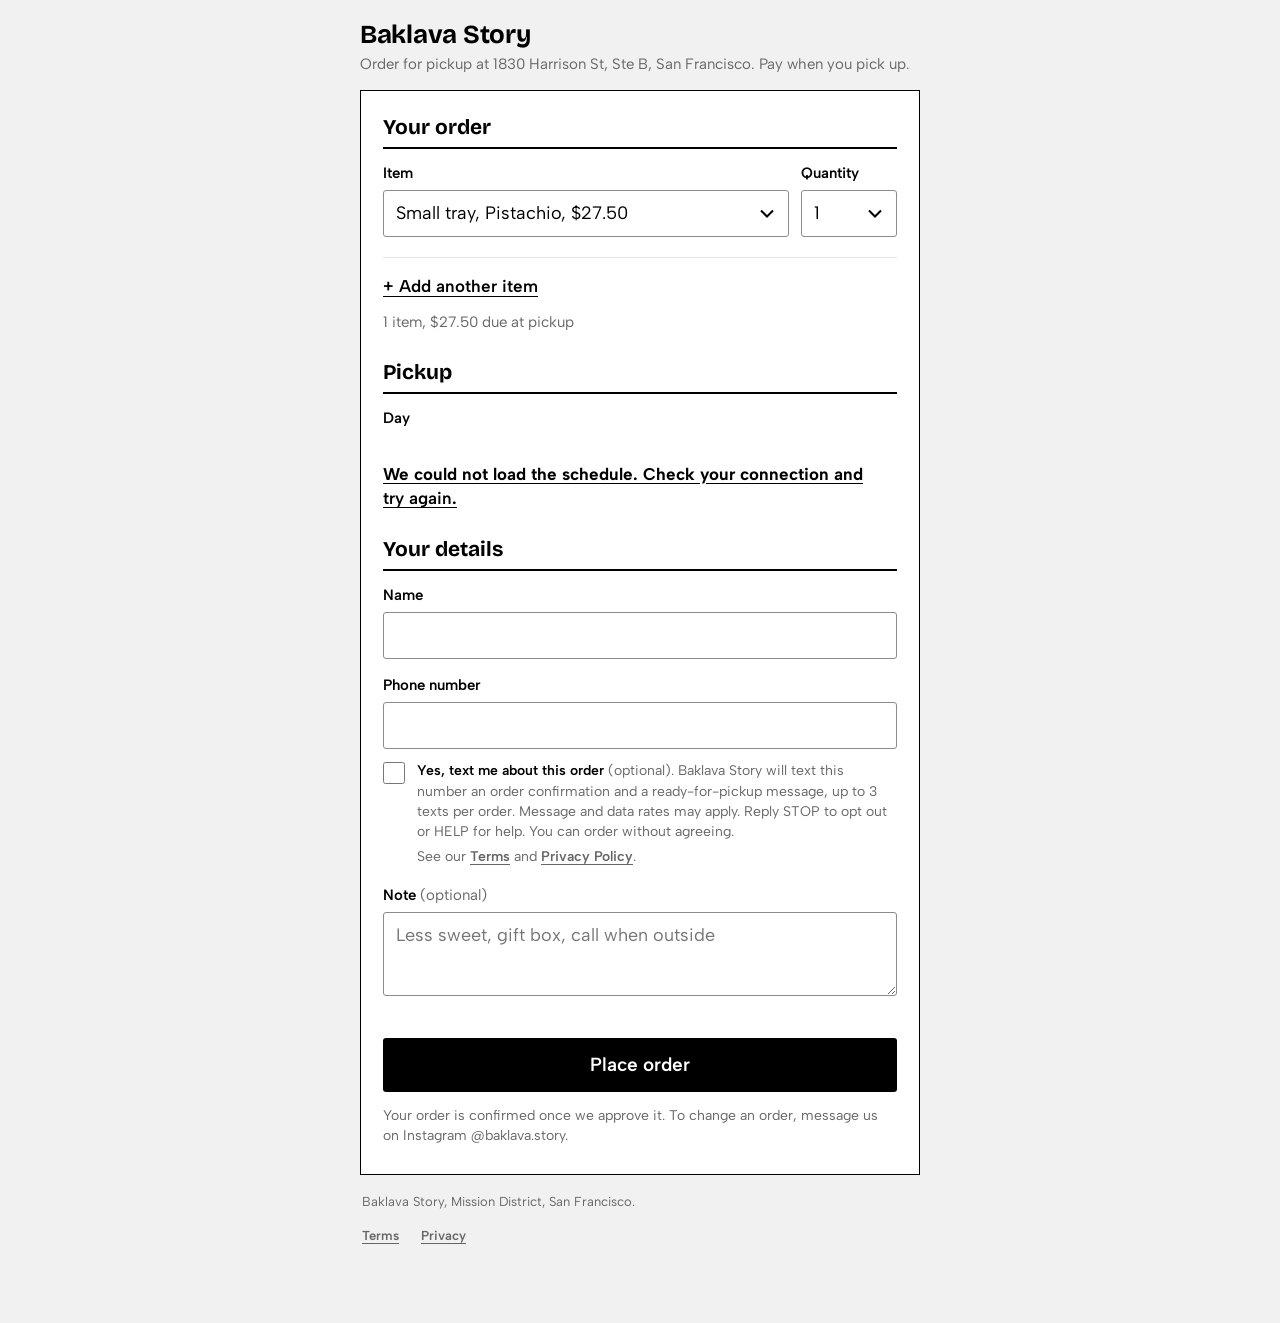
==== order-page/index.html @ 560e419f "v2.0: test copy of Baklava Story v1, wired to the TEST Sheet only Co-Authored-By: Claude Opus 5.5 <n" ====
<!doctype html>
<html lang="en"><head><meta charset="utf-8"><meta name="viewport" content="width=device-width,initial-scale=1,viewport-fit=cover"><title>Order Baklava Story</title>
<meta name="description" content="Order baklava for pickup in the Mission, San Francisco.">
<meta property="og:type" content="website"><meta property="og:site_name" content="Baklava Story"><meta property="og:title" content="Order Baklava Story"><meta property="og:description" content="Order baklava for pickup in the Mission, San Francisco. Pick a day and time, pay when you collect."><meta name="twitter:card" content="summary"><meta name="theme-color" content="#F1F1F1">
<link rel="icon" href="data:image/svg+xml,%3Csvg xmlns='http://www.w3.org/2000/svg' viewBox='0 0 32 32'%3E%3Crect width='32' height='32' fill='%23000'/%3E%3Cpath d='M16 5l9 11-9 11-9-11z' fill='%23fff'/%3E%3C/svg%3E">
<link rel="preconnect" href="https://fonts.googleapis.com">
<link rel="preconnect" href="https://fonts.gstatic.com" crossorigin>
<link rel="stylesheet" href="https://fonts.googleapis.com/css2?family=Albert+Sans:wght@400;500;600&family=Bricolage+Grotesque:opsz,wght@12..96,700&family=Kalam:wght@400;700&display=swap">
<style>
:root{--bg:#F1F1F1;--paper:#fff;--ink:#000;--ink2:#666;--rule:#8C8C8C;--rule2:#E3E3E3;
--f-ui:'Albert Sans',system-ui,sans-serif;--f-head:'Bricolage Grotesque','Albert Sans',system-ui,sans-serif}
html{color-scheme:light}*{box-sizing:border-box}
body{background:var(--bg);color:var(--ink);font:400 17px/1.45 var(--f-ui);margin:0;padding:0 max(16px,env(safe-area-inset-right,0px)) 64px max(16px,env(safe-area-inset-left,0px))}
button{font:inherit;color:inherit;cursor:pointer;background:none;border:0;padding:0;text-align:left}
:focus-visible{outline:3px solid var(--ink);outline-offset:2px}
[hidden]{display:none!important}
html{scroll-behavior:smooth}
button,input,select,textarea{transition:background-color .18s ease,color .18s ease,border-color .18s ease,box-shadow .18s ease,opacity .18s ease,transform .14s ease}
.days button:active:not(:disabled),.times button:active:not(:disabled),.send:active:not(:disabled),.addline:active{transform:scale(.96)}
@keyframes rise{from{opacity:0;transform:translateY(8px)}to{opacity:1;transform:none}}
@keyframes fade{from{opacity:0}to{opacity:1}}
@keyframes chip{from{transform:scale(.92)}to{transform:none}}
.line.new{animation:rise .28s cubic-bezier(.2,.8,.2,1)}
.line.out{opacity:0;transform:translateX(-10px);transition:opacity .16s ease,transform .16s ease}
.times.swap button{animation:fade .24s ease both}
.times.swap button:nth-child(n+6){animation-delay:.03s}.times.swap button:nth-child(n+11){animation-delay:.06s}
.days button.on{animation:chip .18s ease-out}.times button.on{animation:chip .18s ease-out}
#timestep:not([hidden]){animation:fade .28s ease}
.err:not([hidden]){animation:rise .22s ease}
.done:not([hidden]){animation:rise .34s cubic-bezier(.2,.8,.2,1)}
.done .slip{animation:rise .4s .08s cubic-bezier(.2,.8,.2,1) both}
@media(prefers-reduced-motion:reduce){*,*::before,*::after{animation:none!important;transition:none!important;scroll-behavior:auto!important}}
.page{max-width:560px;margin:0 auto}
header{padding:22px 0 14px}
.mark{font:700 26px/1 var(--f-head);letter-spacing:-.01em;margin:0}
header p{margin:6px 0 0;color:var(--ink2);font-size:15px}
.sheet{background:var(--paper);border:1px solid var(--ink);padding:24px 22px 28px}
fieldset{border:0;margin:0 0 26px;padding:0;min-width:0}
legend{font:700 21px/1.15 var(--f-head);padding:0;margin:0 0 14px;width:100%;padding-bottom:8px;border-bottom:2px solid var(--ink)}
.num{font-variant-numeric:tabular-nums}

label.fld{display:block;margin:0 0 16px;min-width:0}
label.fld>span{display:block;font-size:15px;font-weight:600;margin:0 0 5px}
label.fld>span i{font-style:normal;font-weight:400;color:var(--ink2)}
input,select,textarea{display:block;width:100%;font:400 18px/1.3 var(--f-ui);color:var(--ink);background:var(--paper);border:1px solid var(--rule);border-radius:3px;padding:11px 12px;min-height:46px}
select{appearance:none;-webkit-appearance:none;padding-right:38px;background-image:url("data:image/svg+xml,%3Csvg xmlns='http://www.w3.org/2000/svg' width='14' height='9' viewBox='0 0 14 9'%3E%3Cpath d='M1 1.5l6 6 6-6' fill='none' stroke='%23000' stroke-width='2'/%3E%3C/svg%3E");background-repeat:no-repeat;background-position:right 14px center}
select:disabled{color:var(--ink2);background-color:#F7F7F7}
input:hover,select:hover,textarea:hover{border-color:var(--ink)}
input:focus,select:focus,textarea:focus{outline:0;border-color:var(--ink);box-shadow:0 0 0 2px var(--ink)}
textarea{resize:vertical;min-height:84px}
.hp{position:absolute;left:-9999px;width:1px;height:1px;opacity:0}

/* trays */
.line{padding:0 0 4px;margin:0 0 16px;border-bottom:1px solid var(--rule2)}
.line:last-of-type{margin-bottom:6px}
.row3{display:grid;grid-template-columns:1fr 96px;gap:0 12px}
.ltitle{font-weight:600;margin:0 0 10px;font-size:15px;color:var(--ink2)}
.rm{font-size:14px;color:var(--ink2);text-decoration:underline;text-underline-offset:3px;padding:2px 0 12px}
.addline{font-weight:600;text-decoration:underline;text-underline-offset:4px;min-height:44px}
.tot{margin:4px 0 0;color:var(--ink2);font-size:15px}
.two{display:grid;grid-template-columns:1fr 1fr;gap:0 12px}
.hintline{font-size:14px;color:var(--ink2);margin:8px 0 0}
.optin{display:grid;grid-template-columns:24px 1fr;gap:0 10px;align-items:start;margin:-4px 0 18px;font-size:14px;line-height:1.45;color:var(--ink2);cursor:pointer}
.optin input{width:22px;height:22px;min-height:0;margin:1px 0 0;padding:0;accent-color:#000;cursor:pointer}
.optin b{color:var(--ink);font-weight:600}
.optin .links{display:block;margin-top:4px}
.sub{font-size:15px;font-weight:600;margin:0 0 8px}
.days{display:flex;gap:6px;overflow-x:auto;padding-bottom:6px;margin:0 -2px 18px;scroll-snap-type:x proximity}
.days button{flex:0 0 auto;min-width:64px;text-align:center;padding:8px 6px;background:var(--rule2);line-height:1.15;scroll-snap-align:start;min-height:56px;border-radius:3px}
.days button small{display:block;font-size:12px;color:var(--ink2)}
.days button b{font:700 20px/1.2 var(--f-head)}
.days button.on{background:var(--ink);color:var(--paper)}
.days button.on small{color:var(--paper);opacity:.75}
.days button:disabled{opacity:.35;cursor:not-allowed}
.pick{font:700 24px/1.1 var(--f-head);margin:0 0 12px}
.times{display:grid;grid-template-columns:repeat(auto-fill,minmax(92px,1fr));gap:6px}
.times button{text-align:center;padding:11px 4px;background:var(--rule2);font-weight:500;min-height:44px;border-radius:3px}
.times button:hover:not(:disabled){background:var(--rule)}
.times button.on{background:var(--ink);color:var(--paper)}
.times button:disabled{color:var(--ink2);opacity:.5;text-decoration:line-through;cursor:not-allowed}
@media(max-width:480px){.two{grid-template-columns:1fr}.row3{grid-template-columns:1fr}.rm{min-height:44px;padding:12px 0}.times{grid-template-columns:repeat(3,1fr)}.days button{min-width:68px;min-height:60px}footer .link{display:inline-block;padding:12px 8px 12px 0}.fine .link{display:inline-block;padding:10px 0}}
html{-webkit-tap-highlight-color:transparent;touch-action:manipulation;-webkit-text-size-adjust:100%}

.send{background:var(--ink);color:var(--paper);font:600 19px/1 var(--f-ui);padding:16px 22px;min-height:54px;width:100%;text-align:center;border-radius:3px}
.send:hover{filter:brightness(1.15)}
.send:disabled{opacity:.5;cursor:wait}
.err{margin:12px 0 0;font-weight:700;text-decoration:underline;text-underline-offset:3px}
.fine{margin:14px 0 0;color:var(--ink2);font-size:14px}

/* done */
.done h2{font:700 30px/1.1 var(--f-head);margin:0 0 14px}
.slip{border:2px solid var(--ink);padding:16px 18px;margin:0 0 16px;font-size:18px;line-height:1.5}
.slip b{font-weight:700}
.slip .when{display:inline-block;background:var(--ink);color:var(--paper);font:600 17px/1.5 var(--f-ui);padding:1px 8px;margin-bottom:6px}
.link{color:inherit;text-decoration:underline;text-underline-offset:3px;font-weight:600}
footer{margin:18px 2px 0;color:var(--ink2);font-size:13px}
footer .flinks{display:block;margin-top:2px}footer .flinks a{display:inline-block;padding:13px 22px 13px 0}
.optin .links a{display:inline-block;padding:11px 6px;margin:-11px -6px}
.slip .tot{display:block;margin-top:8px;font-weight:700}
</style></head><body>
<div class="page">
<header>
<h1 class="mark">Baklava Story</h1>
<p>Order for pickup at 1830 Harrison St, Ste B, San Francisco. Pay when you pick up.</p>
</header>

<form class="sheet" id="f" autocomplete="on" novalidate>
<fieldset>
<legend>Your order</legend>
<div id="lines"></div>
<button type="button" class="addline" id="addline">+ Add another item</button>
<p class="tot num" id="tot"></p>
</fieldset>

<fieldset>
<legend>Pickup</legend>
<p class="sub" id="dayslab">Day</p>
<div class="days" id="days" role="group" aria-labelledby="dayslab"></div>
<div id="timestep" hidden>
<p class="sub">Time</p>
<p class="pick" id="pickday"></p>
<div class="times" id="times" role="group" aria-label="Pickup time"></div>
<p class="hintline" id="timehint"></p>
</div>
<p class="err" id="loaderr" role="alert" hidden></p>
</fieldset>

<fieldset>
<legend>Your details</legend>
<label class="fld"><span>Name</span><input id="name" name="name" type="text" autocomplete="name" maxlength="60"></label>
<label class="fld"><span>Phone number</span><input id="phone" name="tel" type="tel" inputmode="tel" autocomplete="tel" maxlength="24"></label>
<label class="optin" for="optin"><input type="checkbox" id="optin" name="optin"><span><b>Yes, text me about this order</b> (optional). Baklava Story will text this number an order confirmation and a ready-for-pickup message, up to 3 texts per order. Message and data rates may apply. Reply STOP to opt out or HELP for help. You can order without agreeing.<span class="links">See our <a href="/terms/" class="link">Terms</a> and <a href="/privacy/" class="link">Privacy Policy</a>.</span></span></label>
<label class="fld"><span>Note <i>(optional)</i></span><textarea id="note" maxlength="200" placeholder="Less sweet, gift box, call when outside"></textarea></label>
<div class="hp" aria-hidden="true"><label>Website<input id="website" name="website" tabindex="-1" autocomplete="off"></label></div>
</fieldset>

<button class="send" type="submit" id="send">Place order</button>
<p class="err" id="err" role="alert" hidden></p>
<p class="fine">Your order is confirmed once we approve it. To change an order, message us on Instagram @baklava.story.</p>
</form>

<section class="sheet done" id="done" hidden aria-live="polite"></section>
<footer>Baklava Story, Mission District, San Francisco.<span class="flinks"><a href="/terms/" class="link">Terms</a><a href="/privacy/" class="link">Privacy</a></span></footer>
</div>
<script src="/config.js"></script>
<script>
(function(){
'use strict';
var API_URL=window.BS_TEST_API_URL||'';
var DEFAULTS=[['SP','Small tray, Pistachio',1,27.5],['SW','Small tray, Walnut',1,27.5],['MP','Medium tray, Pistachio',1,74.5],['MW','Medium tray, Walnut',1,74.5],['LP','Large tray, Pistachio',1,107.5],['LW','Large tray, Walnut',1,107.5]];
var prods=DEFAULTS.map(function(d){return {code:d[0],name:d[1],pieces:d[2],price:d[3]}});
var money=function(n){n=Math.round((+n||0)*100)/100;return '$'+n.toLocaleString('en-US',{minimumFractionDigits:n%1?2:0,maximumFractionDigits:2})};
function findProd(c){for(var i=0;i<prods.length;i++)if(prods[i].code===c)return prods[i];return null}
function defaultCode(){return findProd('SP')?'SP':(prods[0]?prods[0].code:'')}
function loadProducts(){
return fetch(API_URL+'?action=products').then(function(r){return r.json()}).then(function(j){
if(!Array.isArray(j.products))return;
prods=j.products.map(function(p){return {code:String(p.code),name:String(p.name),pieces:+p.pieces||0,price:+p.price||0}});
lines.forEach(function(l){if(!findProd(l.code))l.code=defaultCode()});
}).catch(function(){});
}
var $=function(s){return document.querySelector(s)};
var pad=function(n){return String(n).padStart(2,'0')};
var esc=function(s){return String(s==null?'':s).replace(/[&<>"']/g,function(c){return {'&':'&amp;','<':'&lt;','>':'&gt;','"':'&quot;',"'":'&#39;'}[c]})};
var rawDigits=function(v){return String(v==null?'':v).replace(/\D/g,'')};
var isIntl=function(v){var t=String(v==null?'':v).trim();return t[0]==='+'&&rawDigits(t)[0]!=='1'};
var usDigits=function(v){var d=rawDigits(v);if(d[0]==='1')d=d.slice(1);return d};
var usOk=function(v){var d=usDigits(v);return !isIntl(v)&&/^[2-9]\d{2}[2-9]\d{6}$/.test(d)&&d.slice(1,3)!=='11'&&d.slice(4,6)!=='11'&&!/^(\d)\1{9}$/.test(d)};
var phoneOk=function(v){if(isIntl(v)){var n=rawDigits(v).length;return n>=8&&n<=15}return usOk(v)};
var fmtPhone=function(v){if(isIntl(v))return '+'+rawDigits(v).slice(0,15);var d=usDigits(v).slice(0,10);if(!d)return '';if(d.length<4)return '('+d;if(d.length<7)return '('+d.slice(0,3)+') '+d.slice(3);return '('+d.slice(0,3)+') '+d.slice(3,6)+'-'+d.slice(6)};
var fromKey=function(k){var p=k.split('-').map(Number);return new Date(p[0],p[1]-1,p[2],12)};
var addDays=function(k,n){var d=fromKey(k);d.setDate(d.getDate()+n);return d.getFullYear()+'-'+pad(d.getMonth()+1)+'-'+pad(d.getDate())};
var fmtT=function(t){var p=t.split(':').map(Number),h=p[0],m=p[1];return (h%12||12)+(m?':'+pad(m):'')+(h>=12?' pm':' am')};
var fmtLong=function(k){return fromKey(k).toLocaleDateString('en-US',{weekday:'long',month:'long',day:'numeric'})};

var lines=[{code:defaultCode(),qty:1}];
var pickDate='',pickTime='',info=null,sending=false;

/* ---------- trays ---------- */
function opt(v,t,sel,dis){return '<option value="'+v+'"'+(sel?' selected':'')+(dis?' disabled':'')+'>'+t+'</option>'}
function renderLines(){
var paused=!prods.length;
$('#addline').hidden=paused;$('#send').disabled=paused||sending;
if(paused){$('#lines').innerHTML='<p class="err" style="text-decoration:none">Orders are paused right now. Message us on Instagram @baklava.story.</p>';$('#tot').textContent='';return}
$('#lines').innerHTML=lines.map(function(l,i){
var qs='';for(var q=1;q<=20;q++)qs+=opt(q,q,l.qty===q);
return '<div class="line">'+(lines.length>1?'<p class="ltitle">Item '+(i+1)+'</p>':'')
+'<div class="row3">'
+'<label class="fld"><span>Item</span><select data-i="'+i+'" data-k="code">'+prods.map(function(p){return opt(esc(p.code),esc(p.name)+', '+money(p.price),l.code===p.code)}).join('')+'</select></label>'
+'<label class="fld q"><span>Quantity</span><select data-i="'+i+'" data-k="qty">'+qs+'</select></label>'
+'</div>'+(lines.length>1?'<button type="button" class="rm" data-rm="'+i+'">Remove this item</button>':'')+'</div>';
}).join('');
updateTot();
}
function updateTot(){
var pc=0,pr=0,n=0;
lines.forEach(function(l){var p=findProd(l.code);if(!p)return;pc+=p.pieces*l.qty;pr+=p.price*l.qty;n+=l.qty});
$('#tot').textContent=n+(n===1?' item, ':' items, ')+money(pr)+' due at pickup';
}
$('#lines').addEventListener('change',function(ev){
var el=ev.target;if(!el.dataset.k)return;
lines[+el.dataset.i][el.dataset.k]=el.dataset.k==='code'?el.value:+el.value;updateTot();
});
$('#lines').addEventListener('click',function(ev){
var b=ev.target.closest('[data-rm]');if(!b)return;
var i=+b.dataset.rm,row=b.closest('.line');
var go=function(){lines.splice(i,1);renderLines()};
if(row){row.classList.add('out');setTimeout(go,160)}else go();
});
$('#addline').addEventListener('click',function(){
var last=lines[lines.length-1];
lines.push({code:last?last.code:defaultCode(),qty:1});renderLines();
var ls=document.querySelectorAll('#lines .line'),nl=ls[ls.length-1];if(nl){nl.classList.add('new');try{nl.scrollIntoView({block:'nearest',behavior:'smooth'})}catch(e){}}
});
function mergedLines(){var m={},o=[];lines.forEach(function(l){if(!findProd(l.code))return;if(m[l.code]){m[l.code].qty+=l.qty}else{m[l.code]={code:l.code,qty:l.qty};o.push(m[l.code])}});return o}
function itemsText(){return mergedLines().map(function(l){return l.qty+'x'+l.code}).join(', ')}

/* ---------- days and times ---------- */
function openDays(){
var out=[];
for(var i=0;i<=info.daysAhead&&out.length<24;i++){
var d=addDays(info.now.date,i);if(fromKey(d).getDay()===0)continue;out.push(d);
}
return out;
}
function load(){
$('#loaderr').hidden=true;
return fetch(API_URL+'?action=slots').then(function(r){return r.json()}).then(function(j){
if(!j.slots)throw new Error('no data');
info=j;
if(!pickDate){
var days=openDays();
for(var i=0;i<days.length;i++){if(!dayState(days[i]).full){pickDate=days[i];break}}
}
renderDays();renderTimes(true);
}).catch(function(){
var e=$('#loaderr');e.hidden=false;
e.innerHTML='We could not load the schedule. Check your connection and <button type="button" class="link" id="retry">try again</button>.';
var r=$('#retry');if(r)r.addEventListener('click',load);
});
}
function dayState(k){
var s=info.slots[k]||{},full=info.times.every(function(t){return (s[t]||0)>=info.slotCap});
var pc=info.pieces[k]||0,open=info.times.filter(function(t){return (s[t]||0)<info.slotCap&&timeOk(k,t)});
var shut=(info.closed||[]).indexOf(k)>=0;
return {full:full||pc>=info.dayCap||!open.length||shut,closed:shut};
}
function timeOk(k,t){
if(k!==info.now.date)return true;
var nm=+info.now.time.slice(0,2)*60+ +info.now.time.slice(3),tm=+t.slice(0,2)*60+ +t.slice(3);
return tm-nm>=120;
}
function renderDays(){
$('#days').innerHTML=openDays().map(function(d){
var dt=fromKey(d),st=dayState(d);
return '<button type="button" data-d="'+d+'" class="'+(d===pickDate?'on':'')+'" '+(st.full?'disabled':'')+' aria-pressed="'+(d===pickDate)+'" aria-label="'+fmtLong(d)+(st.closed?', closed':st.full?', full':'')+'"><small>'+dt.toLocaleDateString('en-US',{weekday:'short'})+'</small><b class="num">'+dt.getDate()+'</b><small>'+dt.toLocaleDateString('en-US',{month:'short'})+'</small></button>';
}).join('');
}
$('#days').addEventListener('click',function(ev){
var b=ev.target.closest('[data-d]');if(!b||b.disabled)return;
pickDate=b.dataset.d;pickTime='';
Array.prototype.forEach.call($('#days').children,function(x){var on=x===b;x.classList.toggle('on',on);x.setAttribute('aria-pressed',on)});
try{b.scrollIntoView({inline:'center',block:'nearest',behavior:'smooth'})}catch(e){}
renderTimes(true);
});
function renderTimes(swap){
if(!pickDate){$('#timestep').hidden=true;return}
$('#timestep').hidden=false;$('#pickday').textContent=fmtLong(pickDate)+(pickDate===info.now.date?' (today)':'');
var s=info.slots[pickDate]||{},any=false;
$('#times').innerHTML=info.times.map(function(t){
var full=(s[t]||0)>=info.slotCap||!timeOk(pickDate,t);if(!full)any=true;
return '<button type="button" data-t="'+t+'" class="num '+(t===pickTime?'on':'')+'" '+(full?'disabled':'')+' aria-pressed="'+(t===pickTime)+'">'+fmtT(t)+'</button>';
}).join('');
var tg=$('#times');tg.classList.remove('swap');if(swap){void tg.offsetWidth;tg.classList.add('swap')}
$('#timehint').textContent=any?'Struck out times are unavailable.':'Nothing left that day. Pick another day.';
}
$('#times').addEventListener('click',function(ev){
var b=ev.target.closest('[data-t]');if(!b||b.disabled)return;
pickTime=b.dataset.t;
Array.prototype.forEach.call($('#times').children,function(x){var on=x===b;x.classList.toggle('on',on);x.setAttribute('aria-pressed',on)});
});

/* ---------- send ---------- */
function showErr(m){var e=$('#err');e.textContent=m;e.hidden=!m}
$('#f').addEventListener('submit',function(ev){
ev.preventDefault();if(sending)return;
showErr('');
var name=$('#name').value.trim(),phone=$('#phone').value.trim();
if(!itemsText()){showErr('Pick at least one item.');return}
if(!pickDate){showErr('Select a pickup day.');$('#days').scrollIntoView({block:'center'});return}
if(!pickTime){showErr('Select a pickup time.');$('#timestep').scrollIntoView({block:'center'});return}
if(!name){showErr('Add your name.');$('#name').focus();return}
if(!phoneOk(phone)){showErr('Enter a US number like (415) 555-0199. For a number outside the US, start with + and the country code, like +62 812 3456 7890.');$('#phone').focus();return}
sending=true;var btn=$('#send');btn.disabled=true;btn.textContent='Placing order';
var body={action:'intake',name:name,phone:fmtPhone(phone),note:$('#note').value.trim(),items:itemsText(),date:pickDate,time:pickTime,website:$('#website').value,optin:$('#optin').checked};
fetch(API_URL,{method:'POST',headers:{'Content-Type':'text/plain;charset=utf-8'},body:JSON.stringify(body)})
.then(function(r){return r.json()})
.then(function(j){
if(j.error){
showErr(j.error);
if(j.reload){load();return loadProducts().then(function(){renderLines()})}
if(j.full){pickTime='';return load().then(function(){renderTimes()})}
return;
}
done(body);
})
.catch(function(){showErr('That did not go through. Check your connection and press Place order again.')})
.then(function(){sending=false;btn.disabled=false;btn.textContent='Place order'});
});
function done(o){
var items=mergedLines().map(function(l){return esc(l.qty+' x '+findProd(l.code).name)}).join('<br>');
$('#f').hidden=true;
var d=$('#done');d.hidden=false;
d.innerHTML='<h2>We got your order</h2><div class="slip"><span class="when num">'+fmtLong(o.date)+', '+fmtT(o.time)+'</span><br><b>'+esc(o.name)+'</b><br>'+items+(o.note?'<br><i>'+esc(o.note)+'</i>':'')+'<span class="tot num">'+money(mergedLines().reduce(function(t,l){return t+findProd(l.code).price*l.qty},0))+' due when you pick up</span></div>'
+'<p>'+(o.optin?'We will check it and text you a confirmation shortly. ':'We will check it shortly. ')+'Pickup is at 1830 Harrison St, Ste B, pay when you collect.</p>'
+'<p class="fine">To change or cancel, message us on Instagram @baklava.story.</p>'
+'<p style="margin-top:18px"><button type="button" class="link" id="again">Place another order</button></p>';
window.scrollTo(0,0);
$('#again').addEventListener('click',function(){
d.hidden=true;$('#f').hidden=false;lines=[{code:defaultCode(),qty:1}];pickDate='';pickTime='';
$('#note').value='';$('#optin').checked=false;loadProducts().then(function(){renderLines()});load().then(renderTimes);window.scrollTo(0,0);
});
}

$('#phone').addEventListener('input',function(ev){if(ev.inputType&&ev.inputType.indexOf('delete')===0)return;this.value=fmtPhone(this.value)});
$('#phone').addEventListener('blur',function(){if(this.value)this.value=fmtPhone(this.value)});
renderLines();loadProducts().then(function(){renderLines()});load();
})();
</script>
</body></html>
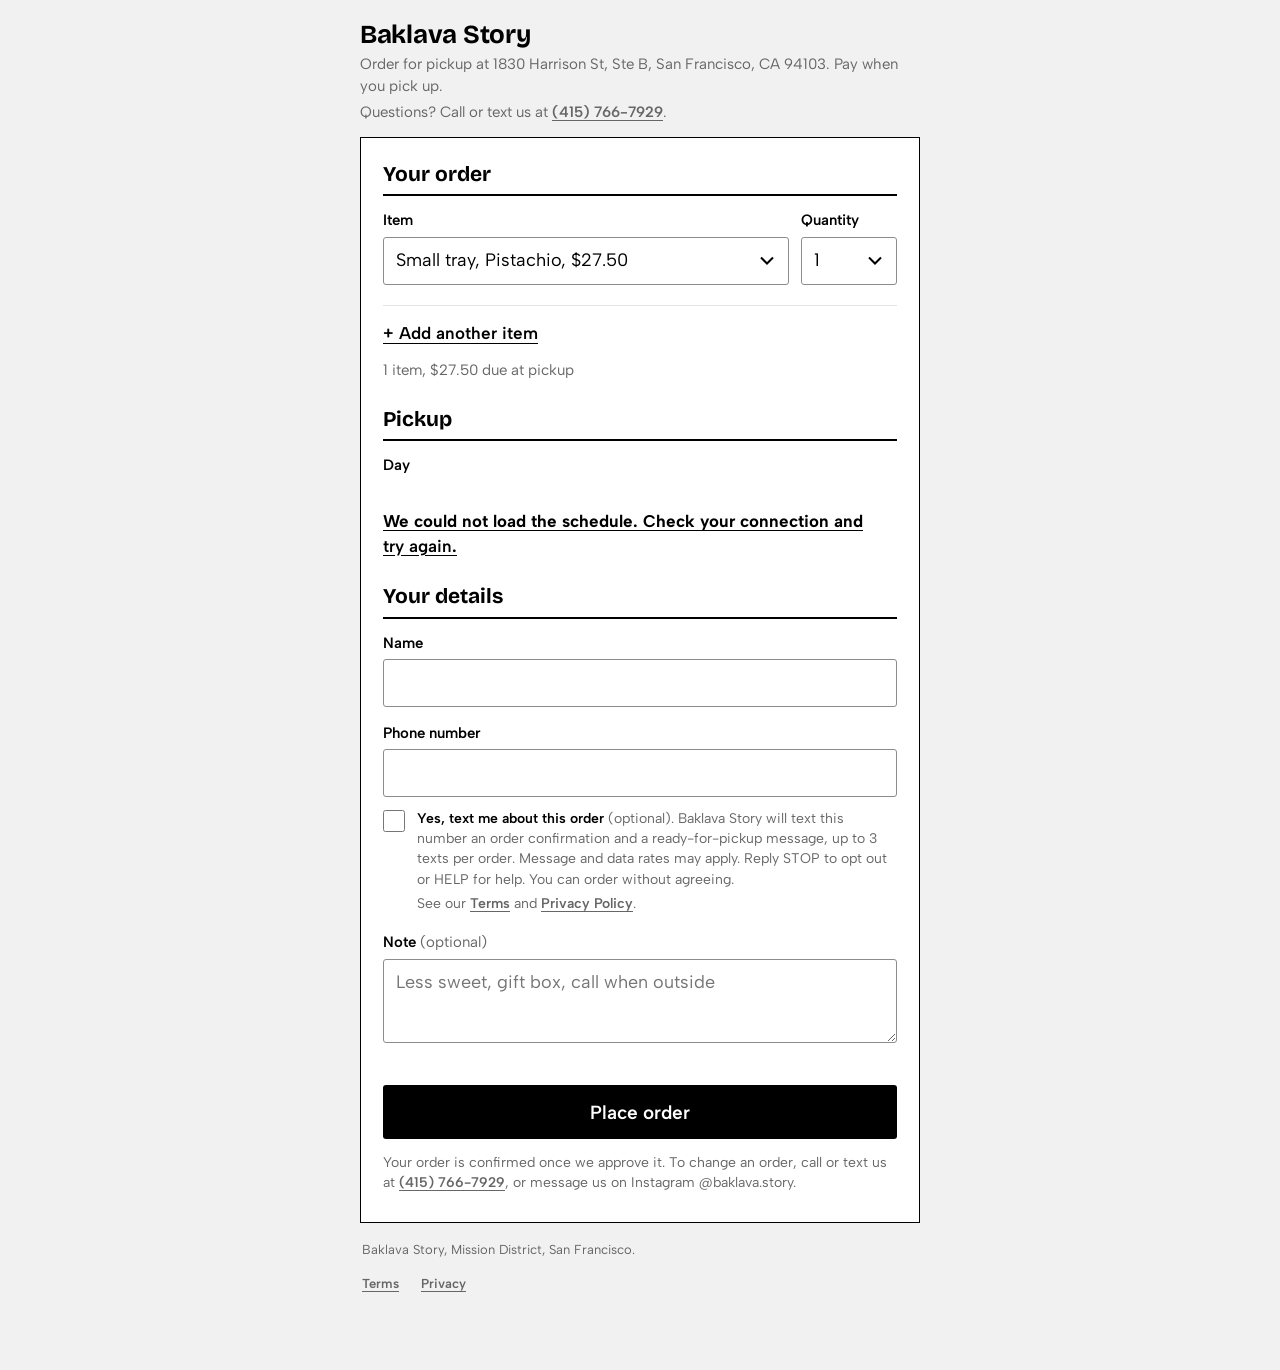
==== commit 4e3d5d30: "v2.1: wrong-day text fix, full address, price snapshots, spam limits, call button, iPad portrait, Re" ====
--- a/order-page/index.html
+++ b/order-page/index.html
@@ -94,6 +94,7 @@
 .slip .when{display:inline-block;background:var(--ink);color:var(--paper);font:600 17px/1.5 var(--f-ui);padding:1px 8px;margin-bottom:6px}
 .link{color:inherit;text-decoration:underline;text-underline-offset:3px;font-weight:600}
 footer{margin:18px 2px 0;color:var(--ink2);font-size:13px}
+.callus{margin-top:4px}.callus a{white-space:nowrap}
 footer .flinks{display:block;margin-top:2px}footer .flinks a{display:inline-block;padding:13px 22px 13px 0}
 .optin .links a{display:inline-block;padding:11px 6px;margin:-11px -6px}
 .slip .tot{display:block;margin-top:8px;font-weight:700}
@@ -101,7 +102,8 @@
 <div class="page">
 <header>
 <h1 class="mark">Baklava Story</h1>
-<p>Order for pickup at 1830 Harrison St, Ste B, San Francisco. Pay when you pick up.</p>
+<p>Order for pickup at 1830 Harrison St, Ste B, San Francisco, CA 94103. Pay when you pick up.</p>
+<p class="callus">Questions? Call or text us at <a class="link" href="tel:+14157667929">(415) 766-7929</a>.</p>
 </header>
 
 <form class="sheet" id="f" autocomplete="on" novalidate>
@@ -136,7 +138,7 @@
 
 <button class="send" type="submit" id="send">Place order</button>
 <p class="err" id="err" role="alert" hidden></p>
-<p class="fine">Your order is confirmed once we approve it. To change an order, message us on Instagram @baklava.story.</p>
+<p class="fine">Your order is confirmed once we approve it. To change an order, call or text us at <a class="link" href="tel:+14157667929">(415) 766-7929</a>, or message us on Instagram @baklava.story.</p>
 </form>
 
 <section class="sheet done" id="done" hidden aria-live="polite"></section>
@@ -312,8 +314,8 @@
 $('#f').hidden=true;
 var d=$('#done');d.hidden=false;
 d.innerHTML='<h2>We got your order</h2><div class="slip"><span class="when num">'+fmtLong(o.date)+', '+fmtT(o.time)+'</span><br><b>'+esc(o.name)+'</b><br>'+items+(o.note?'<br><i>'+esc(o.note)+'</i>':'')+'<span class="tot num">'+money(mergedLines().reduce(function(t,l){return t+findProd(l.code).price*l.qty},0))+' due when you pick up</span></div>'
-+'<p>'+(o.optin?'We will check it and text you a confirmation shortly. ':'We will check it shortly. ')+'Pickup is at 1830 Harrison St, Ste B, pay when you collect.</p>'
-+'<p class="fine">To change or cancel, message us on Instagram @baklava.story.</p>'
++'<p>'+(o.optin?'We will check it and text you a confirmation shortly. ':'We will check it shortly. ')+'Pickup is at 1830 Harrison St, Ste B, San Francisco, CA 94103. Pay when you collect.</p>'
++'<p class="fine">To change or cancel, call or text us at <a class=\"link\" href=\"tel:+14157667929\">(415) 766-7929</a>, or message us on Instagram @baklava.story.</p>'
 +'<p style="margin-top:18px"><button type="button" class="link" id="again">Place another order</button></p>';
 window.scrollTo(0,0);
 $('#again').addEventListener('click',function(){
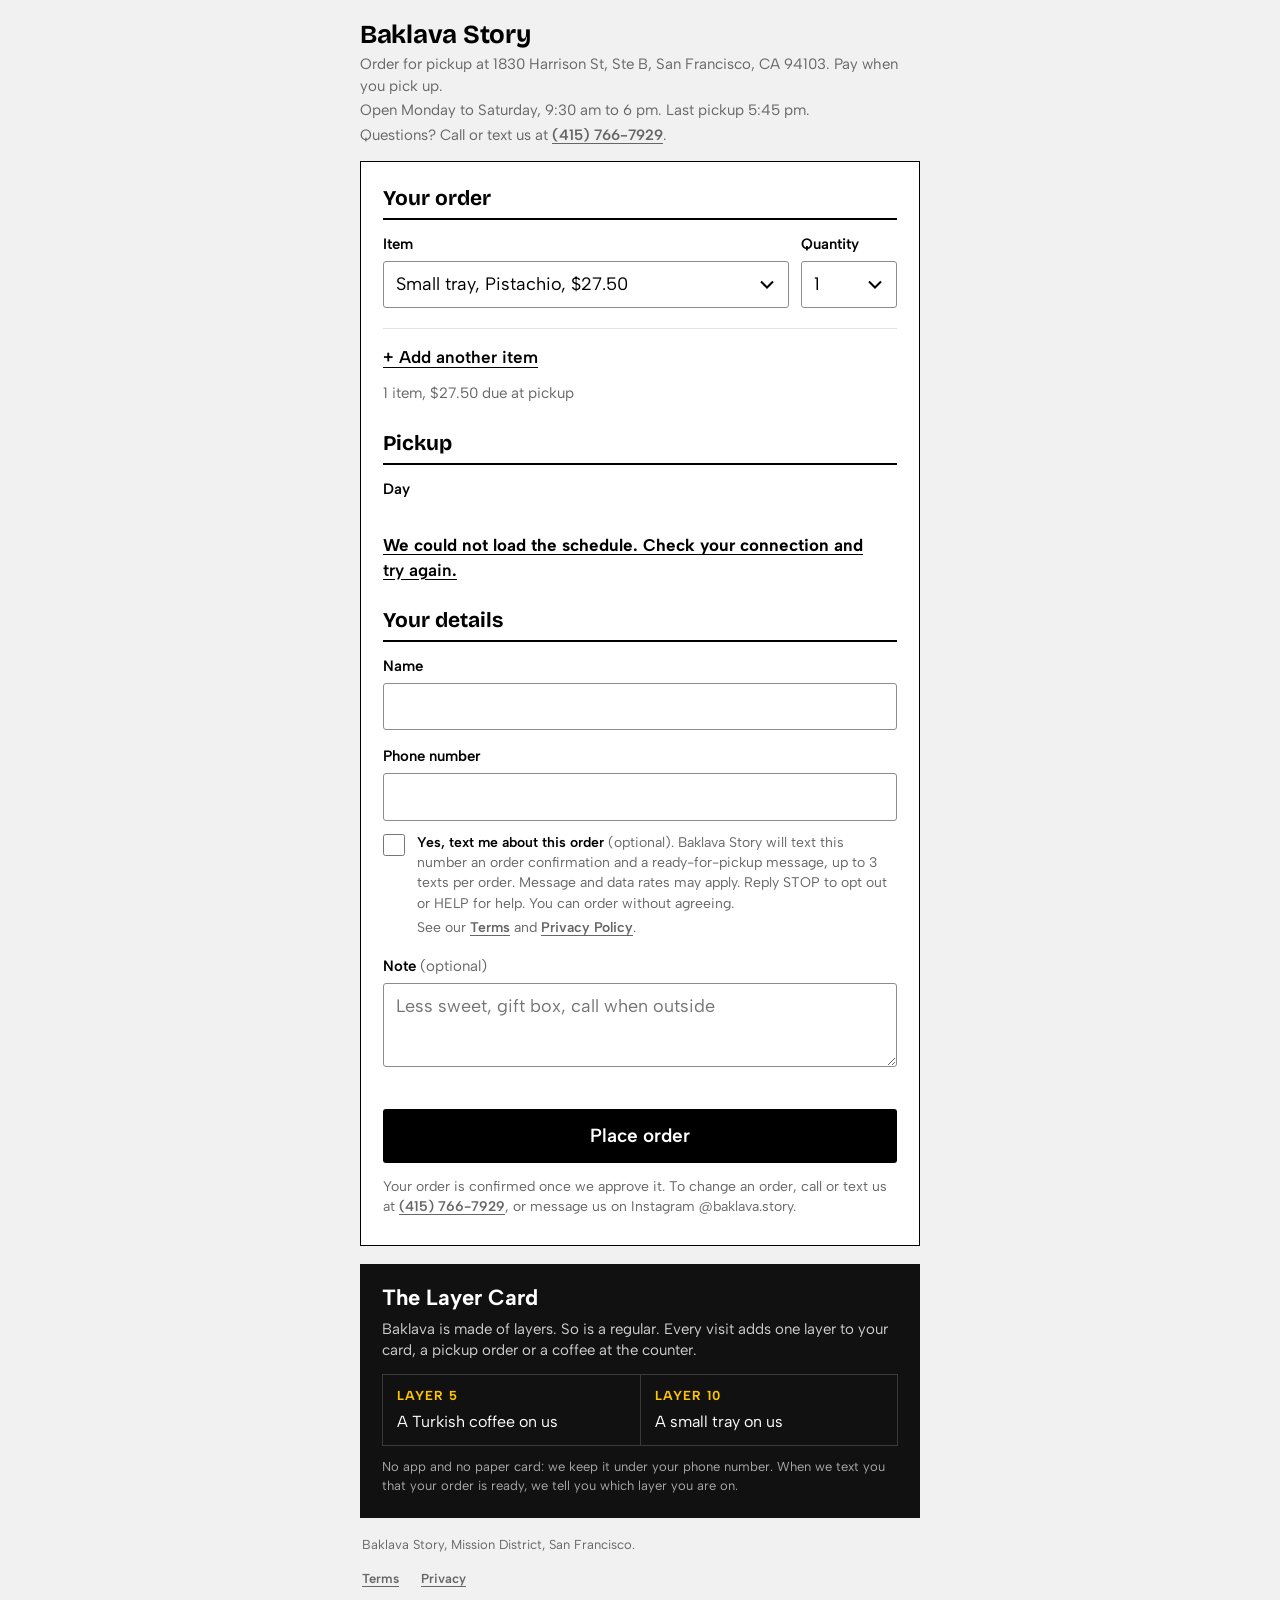
==== commit f4a02bed: "v2.2: The Layer Card, Counter tab, reward tags, bake list split, hours Co-Authored-By: Claude Opus 5" ====
--- a/order-page/index.html
+++ b/order-page/index.html
@@ -95,6 +95,8 @@
 .link{color:inherit;text-decoration:underline;text-underline-offset:3px;font-weight:600}
 footer{margin:18px 2px 0;color:var(--ink2);font-size:13px}
 .callus{margin-top:4px}.callus a{white-space:nowrap}
+.hours{margin-top:2px}
+.layercard{margin:18px 0 0;padding:22px;background:#111;color:#F1F1F1}.layercard h2{font-size:22px;line-height:1.1;margin:0 0 8px;color:#fff}.layercard p{margin:0 0 12px;color:#D0D0D0;font-size:15px;line-height:1.45}.layercard .fine{color:#A8A8A8;font-size:13px;margin:12px 0 0}.lsteps{list-style:none;margin:0;padding:0;display:grid;grid-template-columns:1fr 1fr;gap:1px;background:#3A3A3A;border:1px solid #3A3A3A}.lsteps li{background:#111;padding:12px 14px}.lsteps b{display:block;font-size:13px;letter-spacing:.08em;text-transform:uppercase;color:#FFC300}.lsteps span{display:block;margin-top:4px;font-size:16px;color:#fff}
 footer .flinks{display:block;margin-top:2px}footer .flinks a{display:inline-block;padding:13px 22px 13px 0}
 .optin .links a{display:inline-block;padding:11px 6px;margin:-11px -6px}
 .slip .tot{display:block;margin-top:8px;font-weight:700}
@@ -103,6 +105,7 @@
 <header>
 <h1 class="mark">Baklava Story</h1>
 <p>Order for pickup at 1830 Harrison St, Ste B, San Francisco, CA 94103. Pay when you pick up.</p>
+<p class="hours">Open Monday to Saturday, 9:30 am to 6 pm. Last pickup 5:45 pm.</p>
 <p class="callus">Questions? Call or text us at <a class="link" href="tel:+14157667929">(415) 766-7929</a>.</p>
 </header>
 
@@ -142,6 +145,7 @@
 </form>
 
 <section class="sheet done" id="done" hidden aria-live="polite"></section>
+<section class="layercard" aria-labelledby="lc-h"><h2 id="lc-h">The Layer Card</h2><p>Baklava is made of layers. So is a regular. Every visit adds one layer to your card, a pickup order or a coffee at the counter.</p><ol class="lsteps"><li><b>Layer 5</b><span>A Turkish coffee on us</span></li><li><b>Layer 10</b><span>A small tray on us</span></li></ol><p class="fine">No app and no paper card: we keep it under your phone number. When we text you that your order is ready, we tell you which layer you are on.</p></section>
 <footer>Baklava Story, Mission District, San Francisco.<span class="flinks"><a href="/terms/" class="link">Terms</a><a href="/privacy/" class="link">Privacy</a></span></footer>
 </div>
 <script src="/config.js"></script>
@@ -315,6 +319,7 @@
 var d=$('#done');d.hidden=false;
 d.innerHTML='<h2>We got your order</h2><div class="slip"><span class="when num">'+fmtLong(o.date)+', '+fmtT(o.time)+'</span><br><b>'+esc(o.name)+'</b><br>'+items+(o.note?'<br><i>'+esc(o.note)+'</i>':'')+'<span class="tot num">'+money(mergedLines().reduce(function(t,l){return t+findProd(l.code).price*l.qty},0))+' due when you pick up</span></div>'
 +'<p>'+(o.optin?'We will check it and text you a confirmation shortly. ':'We will check it shortly. ')+'Pickup is at 1830 Harrison St, Ste B, San Francisco, CA 94103. Pay when you collect.</p>'
++'<p>Picking it up adds a layer to your Layer Card.</p>'
 +'<p class="fine">To change or cancel, call or text us at <a class=\"link\" href=\"tel:+14157667929\">(415) 766-7929</a>, or message us on Instagram @baklava.story.</p>'
 +'<p style="margin-top:18px"><button type="button" class="link" id="again">Place another order</button></p>';
 window.scrollTo(0,0);
